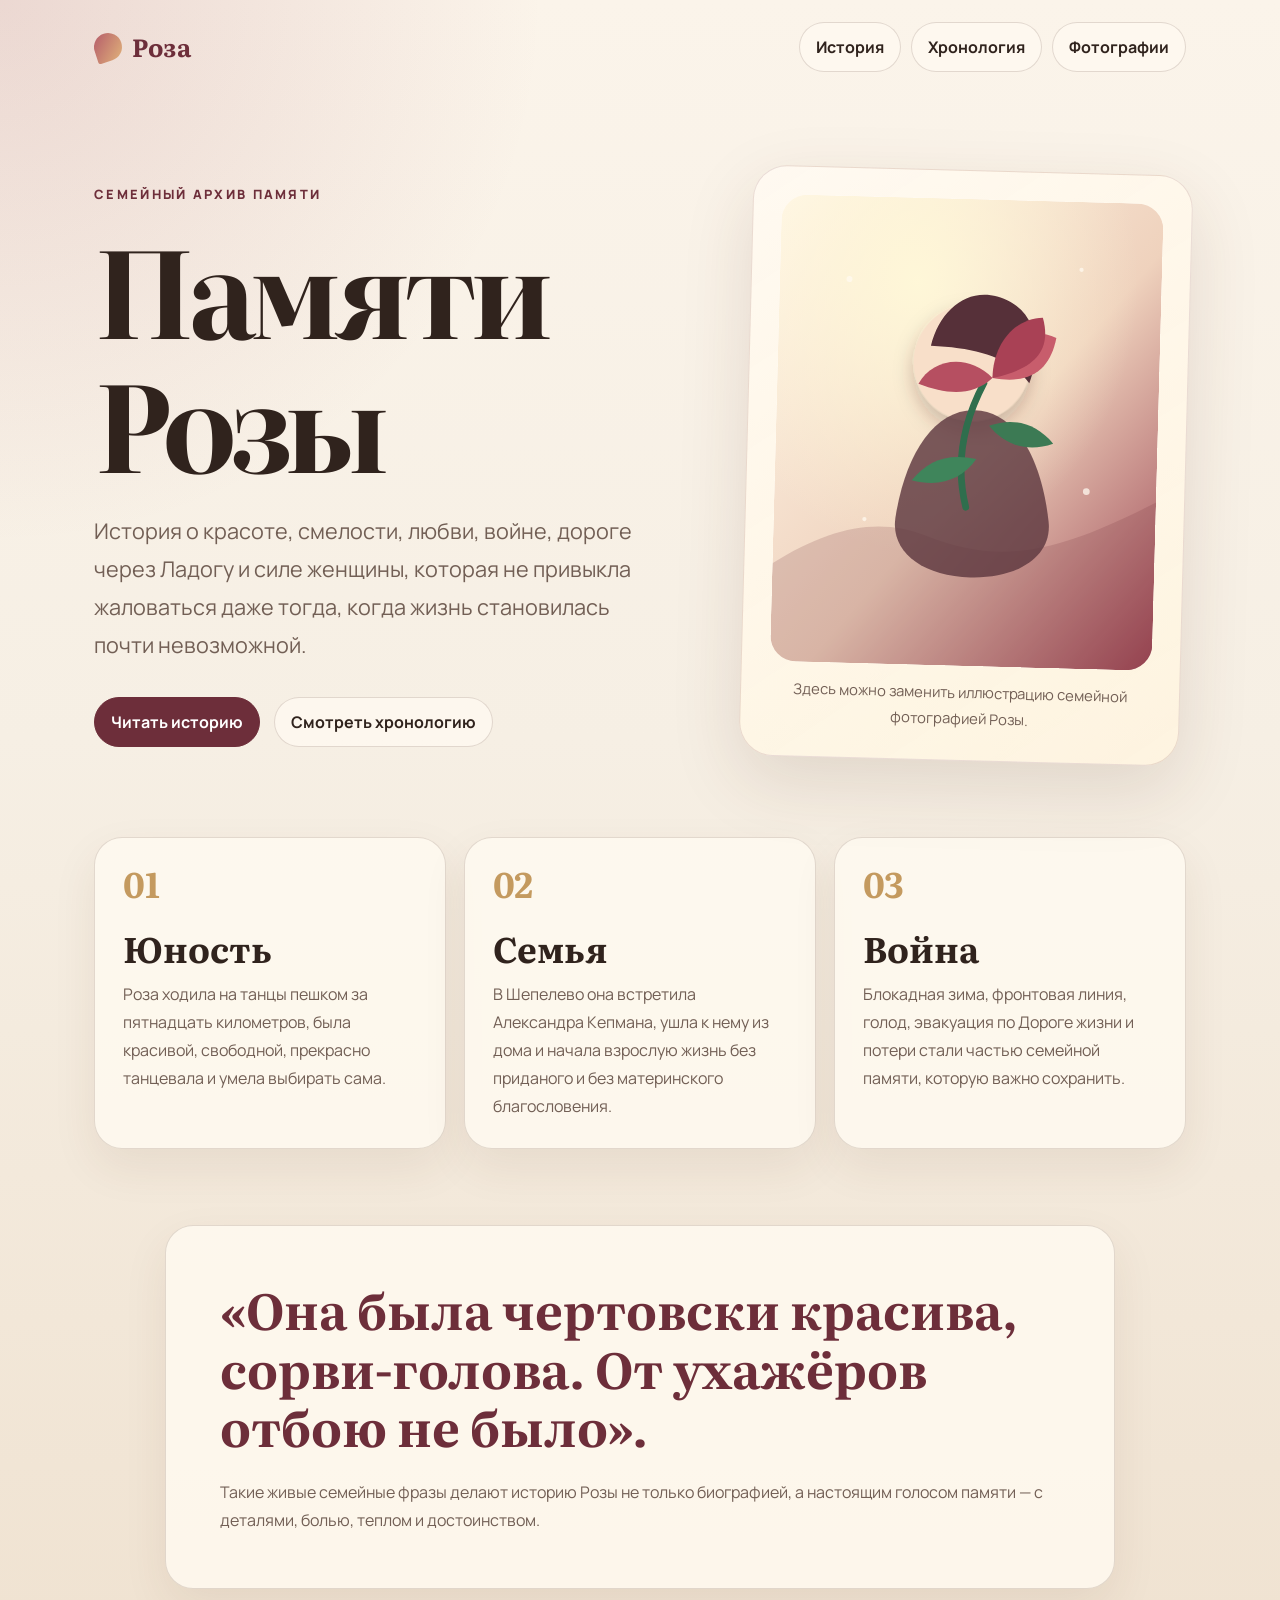
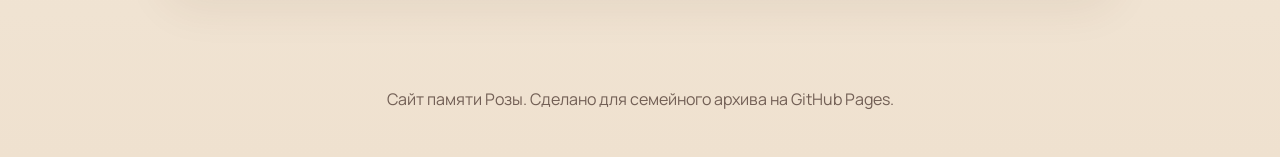
==== index.html @ ce0cb029 "Add Rosa memorial GitHub Pages site" ====
<!DOCTYPE html>
<html lang="ru">
<head>
  <meta charset="UTF-8">
  <meta name="viewport" content="width=device-width, initial-scale=1.0">
  <meta name="description" content="Сайт памяти Розы: семейная история, воспоминания, фотографии и хронология жизни.">
  <title>Памяти Розы</title>
  <link rel="preconnect" href="https://fonts.googleapis.com">
  <link rel="preconnect" href="https://fonts.gstatic.com" crossorigin>
  <link href="https://fonts.googleapis.com/css2?family=Literata:opsz,wght@7..72,400;7..72,600;7..72,700&family=Manrope:wght@400;500;700&display=swap" rel="stylesheet">
  <link rel="stylesheet" href="style.css">
</head>
<body>
  <a class="skip-link" href="#main">Перейти к содержанию</a>

  <header class="site-header">
    <a class="brand" href="index.html" aria-label="На главную страницу сайта памяти Розы">Роза</a>
    <nav class="site-nav" aria-label="Основная навигация">
      <a href="story.html">История</a>
      <a href="timeline.html">Хронология</a>
      <a href="gallery.html">Фотографии</a>
    </nav>
  </header>

  <main id="main">
    <section class="hero section-pad">
      <div class="hero__content">
        <p class="eyebrow">Семейный архив памяти</p>
        <h1>Памяти Розы</h1>
        <p class="hero__lead">
          История о красоте, смелости, любви, войне, дороге через Ладогу и силе женщины,
          которая не привыкла жаловаться даже тогда, когда жизнь становилась почти невозможной.
        </p>
        <div class="hero__actions" aria-label="Быстрые ссылки">
          <a class="button button--primary" href="story.html">Читать историю</a>
          <a class="button" href="timeline.html">Смотреть хронологию</a>
        </div>
      </div>
      <figure class="portrait-card">
        <img src="images/cover.svg" alt="Символический портрет памяти Розы с розой и теплым светом">
        <figcaption>Здесь можно заменить иллюстрацию семейной фотографией Розы.</figcaption>
      </figure>
    </section>

    <section class="section-pad memory-grid" aria-label="Главные темы истории">
      <article class="memory-card">
        <span class="memory-card__number">01</span>
        <h2>Юность</h2>
        <p>
          Роза ходила на танцы пешком за пятнадцать километров, была красивой, свободной,
          прекрасно танцевала и умела выбирать сама.
        </p>
      </article>
      <article class="memory-card">
        <span class="memory-card__number">02</span>
        <h2>Семья</h2>
        <p>
          В Шепелево она встретила Александра Кепмана, ушла к нему из дома и начала взрослую
          жизнь без приданого и без материнского благословения.
        </p>
      </article>
      <article class="memory-card">
        <span class="memory-card__number">03</span>
        <h2>Война</h2>
        <p>
          Блокадная зима, фронтовая линия, голод, эвакуация по Дороге жизни и потери стали
          частью семейной памяти, которую важно сохранить.
        </p>
      </article>
    </section>

    <section class="quote-section section-pad">
      <blockquote>
        «Она была чертовски красива, сорви-голова. От ухажёров отбою не было».
      </blockquote>
      <p>
        Такие живые семейные фразы делают историю Розы не только биографией, а настоящим
        голосом памяти — с деталями, болью, теплом и достоинством.
      </p>
    </section>
  </main>

  <footer class="site-footer">
    <p>Сайт памяти Розы. Сделано для семейного архива на GitHub Pages.</p>
  </footer>
</body>
</html>
---- style.css ----
:root {
  --bg: #f6efe4;
  --paper: #fffaf1;
  --paper-strong: #fff4df;
  --ink: #30231d;
  --muted: #725f55;
  --rose: #9c4654;
  --rose-dark: #6d2e3a;
  --gold: #c49a5f;
  --line: rgba(80, 54, 39, 0.16);
  --shadow: 0 24px 70px rgba(83, 50, 30, 0.13);
}

* {
  box-sizing: border-box;
}

html {
  scroll-behavior: smooth;
}

body {
  margin: 0;
  background:
    radial-gradient(circle at top left, rgba(156, 70, 84, 0.16), transparent 34rem),
    linear-gradient(180deg, #fbf4ea 0%, var(--bg) 42%, #efe1cf 100%);
  color: var(--ink);
  font-family: Manrope, Arial, sans-serif;
  line-height: 1.75;
}

img {
  display: block;
  max-width: 100%;
}

a {
  color: var(--rose-dark);
}

a:hover {
  color: var(--rose);
}

.skip-link {
  background: var(--ink);
  border-radius: 0 0 12px 0;
  color: #fff;
  left: 0;
  padding: 10px 16px;
  position: absolute;
  top: -48px;
  transition: top 0.2s ease;
  z-index: 10;
}

.skip-link:focus {
  top: 0;
}

.site-header {
  align-items: center;
  display: flex;
  gap: 24px;
  justify-content: space-between;
  margin: 0 auto;
  max-width: 1180px;
  padding: 22px clamp(18px, 4vw, 44px);
}

.brand {
  align-items: center;
  color: var(--rose-dark);
  display: inline-flex;
  font-family: Literata, Georgia, serif;
  font-size: 1.55rem;
  font-weight: 700;
  gap: 10px;
  letter-spacing: 0.03em;
  text-decoration: none;
}

.brand::before {
  background: linear-gradient(135deg, #b45b6a, #e1b37a);
  border-radius: 50% 50% 50% 8%;
  content: "";
  height: 28px;
  transform: rotate(-18deg);
  width: 28px;
}

.site-nav {
  display: flex;
  flex-wrap: wrap;
  gap: 10px;
  justify-content: flex-end;
}

.site-nav a,
.button {
  background: rgba(255, 250, 241, 0.72);
  border: 1px solid var(--line);
  border-radius: 999px;
  color: var(--ink);
  font-weight: 700;
  padding: 10px 16px;
  text-decoration: none;
  transition: transform 0.2s ease, box-shadow 0.2s ease, background 0.2s ease;
}

.site-nav a:hover,
.site-nav a[aria-current="page"],
.button:hover {
  background: #fff;
  box-shadow: 0 12px 26px rgba(83, 50, 30, 0.12);
  color: var(--rose-dark);
  transform: translateY(-1px);
}

.section-pad {
  margin: 0 auto;
  max-width: 1180px;
  padding: clamp(28px, 6vw, 76px) clamp(18px, 4vw, 44px);
}

.hero {
  align-items: center;
  display: grid;
  gap: clamp(32px, 6vw, 72px);
  grid-template-columns: minmax(0, 1.08fr) minmax(280px, 0.82fr);
  min-height: 72vh;
}

.eyebrow {
  color: var(--rose-dark);
  font-size: 0.8rem;
  font-weight: 800;
  letter-spacing: 0.18em;
  margin: 0 0 14px;
  text-transform: uppercase;
}

h1,
h2 {
  font-family: Literata, Georgia, serif;
  line-height: 1.12;
}

h1 {
  font-size: clamp(3rem, 10vw, 7.5rem);
  letter-spacing: -0.06em;
  margin: 0;
}

h2 {
  font-size: clamp(1.5rem, 3vw, 2.2rem);
  margin: 0 0 12px;
}

.hero__lead,
.page-title p {
  color: var(--muted);
  font-size: clamp(1.08rem, 2vw, 1.35rem);
  margin: 24px 0 0;
  max-width: 760px;
}

.hero__actions {
  display: flex;
  flex-wrap: wrap;
  gap: 14px;
  margin-top: 34px;
}

.button--primary {
  background: var(--rose-dark);
  border-color: var(--rose-dark);
  color: #fff;
}

.button--primary:hover {
  background: var(--rose);
  color: #fff;
}

.portrait-card {
  background: linear-gradient(145deg, rgba(255, 250, 241, 0.92), rgba(255, 244, 223, 0.88));
  border: 1px solid rgba(109, 46, 58, 0.14);
  border-radius: 34px;
  box-shadow: var(--shadow);
  margin: 0;
  padding: clamp(18px, 3vw, 28px);
  transform: rotate(1.5deg);
}

.portrait-card img {
  border-radius: 26px;
  box-shadow: inset 0 0 0 1px rgba(255, 255, 255, 0.5);
  width: 100%;
}

figcaption {
  color: var(--muted);
  font-size: 0.92rem;
  margin-top: 14px;
  text-align: center;
}

.memory-grid {
  display: grid;
  gap: 18px;
  grid-template-columns: repeat(3, 1fr);
  padding-top: 0;
}

.memory-card,
.quote-section,
.story-article,
.timeline li,
.gallery figure {
  background: rgba(255, 250, 241, 0.82);
  border: 1px solid var(--line);
  border-radius: 28px;
  box-shadow: 0 18px 45px rgba(83, 50, 30, 0.08);
}

.memory-card {
  padding: 28px;
}

.memory-card__number {
  color: var(--gold);
  display: block;
  font-family: Literata, Georgia, serif;
  font-size: 2.2rem;
  font-weight: 700;
  line-height: 1;
  margin-bottom: 28px;
}

.memory-card p,
.story-section p,
.timeline p,
.quote-section p {
  color: var(--muted);
  margin: 0;
}

.quote-section {
  margin-bottom: 70px;
  max-width: 950px;
  padding: clamp(28px, 5vw, 54px);
}

blockquote {
  color: var(--rose-dark);
  font-family: Literata, Georgia, serif;
  font-size: clamp(1.7rem, 4vw, 3.1rem);
  font-weight: 700;
  line-height: 1.18;
  margin: 0 0 22px;
}

.story-layout {
  margin: 0 auto;
  max-width: 980px;
  padding: clamp(26px, 6vw, 70px) clamp(18px, 4vw, 44px);
}

.story-article {
  padding: clamp(26px, 5vw, 62px);
}

.page-title {
  margin-bottom: clamp(32px, 5vw, 56px);
}

.page-title--narrow {
  max-width: 820px;
}

.story-section {
  border-top: 1px solid var(--line);
  padding: clamp(28px, 5vw, 46px) 0 0;
}

.story-section + .story-section {
  margin-top: clamp(28px, 5vw, 46px);
}

.story-section p + p {
  margin-top: 18px;
}

.note {
  background: var(--paper-strong);
  border-left: 4px solid var(--rose);
  border-radius: 16px;
  padding: 18px;
}

.timeline {
  counter-reset: item;
  display: grid;
  gap: 18px;
  list-style: none;
  margin: 34px 0 0;
  padding: 0;
}

.timeline li {
  display: grid;
  gap: 20px;
  grid-template-columns: 170px minmax(0, 1fr);
  padding: 24px;
}

.timeline time {
  color: var(--rose-dark);
  font-family: Literata, Georgia, serif;
  font-size: 1.15rem;
  font-weight: 700;
}

.gallery {
  display: grid;
  gap: 22px;
  grid-template-columns: repeat(3, 1fr);
  margin-top: 34px;
}

.gallery figure {
  margin: 0;
  overflow: hidden;
  padding: 14px;
}

.gallery img {
  aspect-ratio: 4 / 3;
  background: var(--paper-strong);
  border-radius: 20px;
  object-fit: cover;
  width: 100%;
}

.site-footer {
  color: var(--muted);
  margin: 0 auto;
  max-width: 1180px;
  padding: 26px clamp(18px, 4vw, 44px) 44px;
  text-align: center;
}

.site-footer p {
  margin: 0;
}

@media (max-width: 820px) {
  .site-header {
    align-items: flex-start;
    flex-direction: column;
  }

  .site-nav {
    justify-content: flex-start;
  }

  .hero,
  .memory-grid,
  .gallery {
    grid-template-columns: 1fr;
  }

  .hero {
    min-height: auto;
  }

  .portrait-card {
    transform: none;
  }

  .timeline li {
    grid-template-columns: 1fr;
  }
}

@media (max-width: 520px) {
  body {
    line-height: 1.65;
  }

  .site-nav a,
  .button {
    width: 100%;
  }

  .hero__actions,
  .site-nav {
    width: 100%;
  }

  h1 {
    font-size: clamp(2.7rem, 18vw, 4.5rem);
  }
}
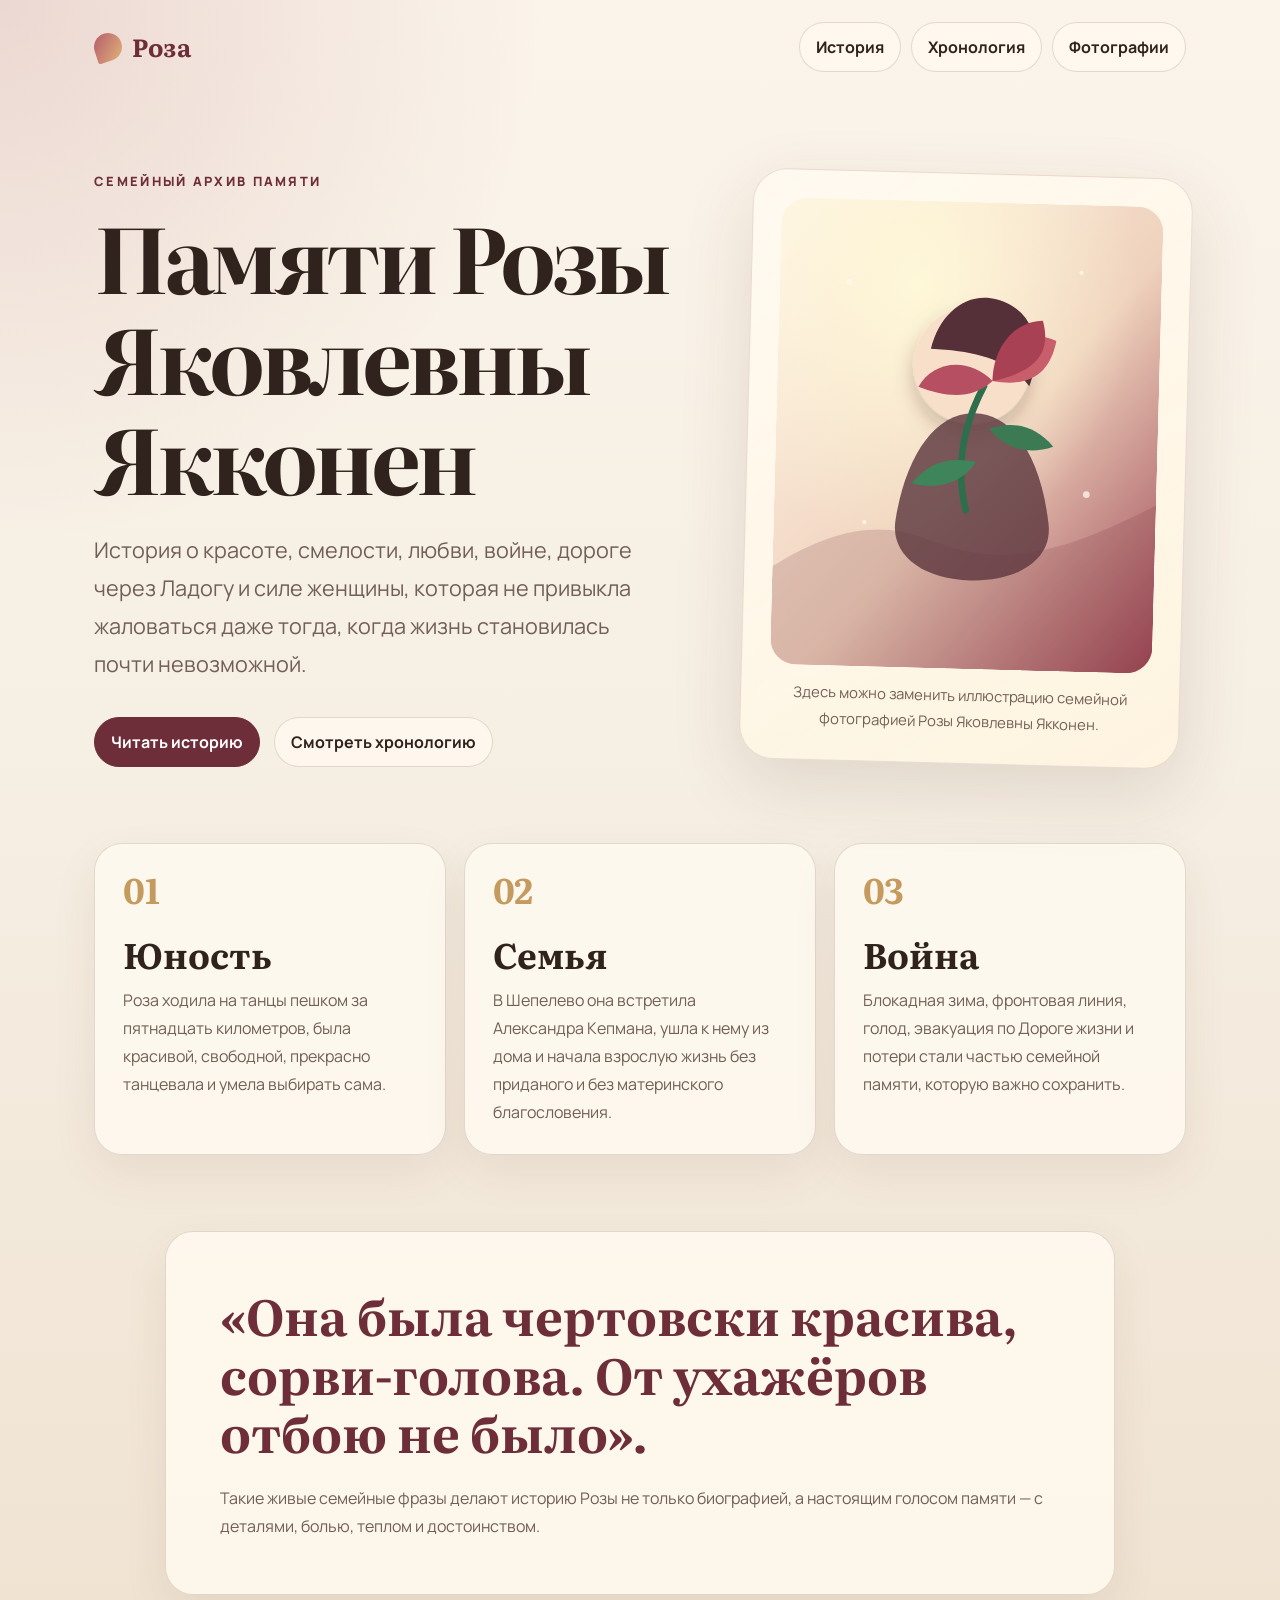
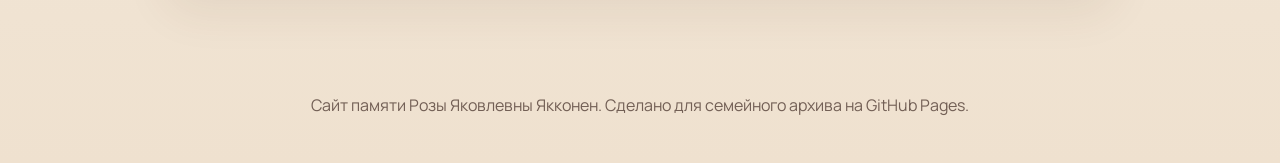
==== commit 2b52211c: "Refine Rosa memorial SEO and headings" ====
--- a/index.html
+++ b/index.html
@@ -3,18 +3,29 @@
 <head>
   <meta charset="UTF-8">
   <meta name="viewport" content="width=device-width, initial-scale=1.0">
-  <meta name="description" content="Сайт памяти Розы: семейная история, воспоминания, фотографии и хронология жизни.">
-  <title>Памяти Розы</title>
+  <meta name="description" content="Сайт памяти Розы Яковлевны Якконен: семейная история, воспоминания, фотографии и хронология жизни.">
+  <title>Памяти Розы Яковлевны Якконен</title>
   <link rel="preconnect" href="https://fonts.googleapis.com">
   <link rel="preconnect" href="https://fonts.gstatic.com" crossorigin>
   <link href="https://fonts.googleapis.com/css2?family=Literata:opsz,wght@7..72,400;7..72,600;7..72,700&family=Manrope:wght@400;500;700&display=swap" rel="stylesheet">
   <link rel="stylesheet" href="style.css">
+  <script type="application/ld+json">
+    {
+      "@context": "https://schema.org",
+      "@type": "Person",
+      "name": "Роза Яковлевна Якконен",
+      "givenName": "Роза",
+      "additionalName": "Яковлевна",
+      "familyName": "Якконен",
+      "description": "Семейная история Розы Яковлевны Якконен, сохранённая как сайт памяти."
+    }
+  </script>
 </head>
 <body>
   <a class="skip-link" href="#main">Перейти к содержанию</a>
 
   <header class="site-header">
-    <a class="brand" href="index.html" aria-label="На главную страницу сайта памяти Розы">Роза</a>
+    <a class="brand" href="index.html" aria-label="На главную страницу сайта памяти Розы Яковлевны Якконен">Роза</a>
     <nav class="site-nav" aria-label="Основная навигация">
       <a href="story.html">История</a>
       <a href="timeline.html">Хронология</a>
@@ -26,7 +37,7 @@
     <section class="hero section-pad">
       <div class="hero__content">
         <p class="eyebrow">Семейный архив памяти</p>
-        <h1>Памяти Розы</h1>
+        <h1>Памяти Розы Яковлевны Якконен</h1>
         <p class="hero__lead">
           История о красоте, смелости, любви, войне, дороге через Ладогу и силе женщины,
           которая не привыкла жаловаться даже тогда, когда жизнь становилась почти невозможной.
@@ -37,8 +48,8 @@
         </div>
       </div>
       <figure class="portrait-card">
-        <img src="images/cover.svg" alt="Символический портрет памяти Розы с розой и теплым светом">
-        <figcaption>Здесь можно заменить иллюстрацию семейной фотографией Розы.</figcaption>
+        <img src="images/cover.svg" alt="Символический портрет памяти Розы Яковлевны Якконен с розой и теплым светом">
+        <figcaption>Здесь можно заменить иллюстрацию семейной фотографией Розы Яковлевны Якконен.</figcaption>
       </figure>
     </section>
 
@@ -81,7 +92,7 @@
   </main>
 
   <footer class="site-footer">
-    <p>Сайт памяти Розы. Сделано для семейного архива на GitHub Pages.</p>
+    <p>Сайт памяти Розы Яковлевны Якконен. Сделано для семейного архива на GitHub Pages.</p>
   </footer>
 </body>
 </html>
--- a/style.css
+++ b/style.css
@@ -147,9 +147,20 @@
 }
 
 h1 {
-  font-size: clamp(3rem, 10vw, 7.5rem);
-  letter-spacing: -0.06em;
-  margin: 0;
+  font-size: clamp(2.15rem, 5vw, 4.25rem);
+  letter-spacing: -0.035em;
+  margin: 0;
+}
+
+.hero h1 {
+  font-size: clamp(2.8rem, 7vw, 5.8rem);
+  letter-spacing: -0.055em;
+}
+
+.page-title h1 {
+  font-size: clamp(2.2rem, 4.4vw, 4rem);
+  letter-spacing: -0.035em;
+  max-width: 840px;
 }
 
 h2 {
@@ -399,7 +410,9 @@
     width: 100%;
   }
 
-  h1 {
-    font-size: clamp(2.7rem, 18vw, 4.5rem);
-  }
-}
+  h1,
+  .hero h1,
+  .page-title h1 {
+    font-size: clamp(2.15rem, 12vw, 3.4rem);
+  }
+}
